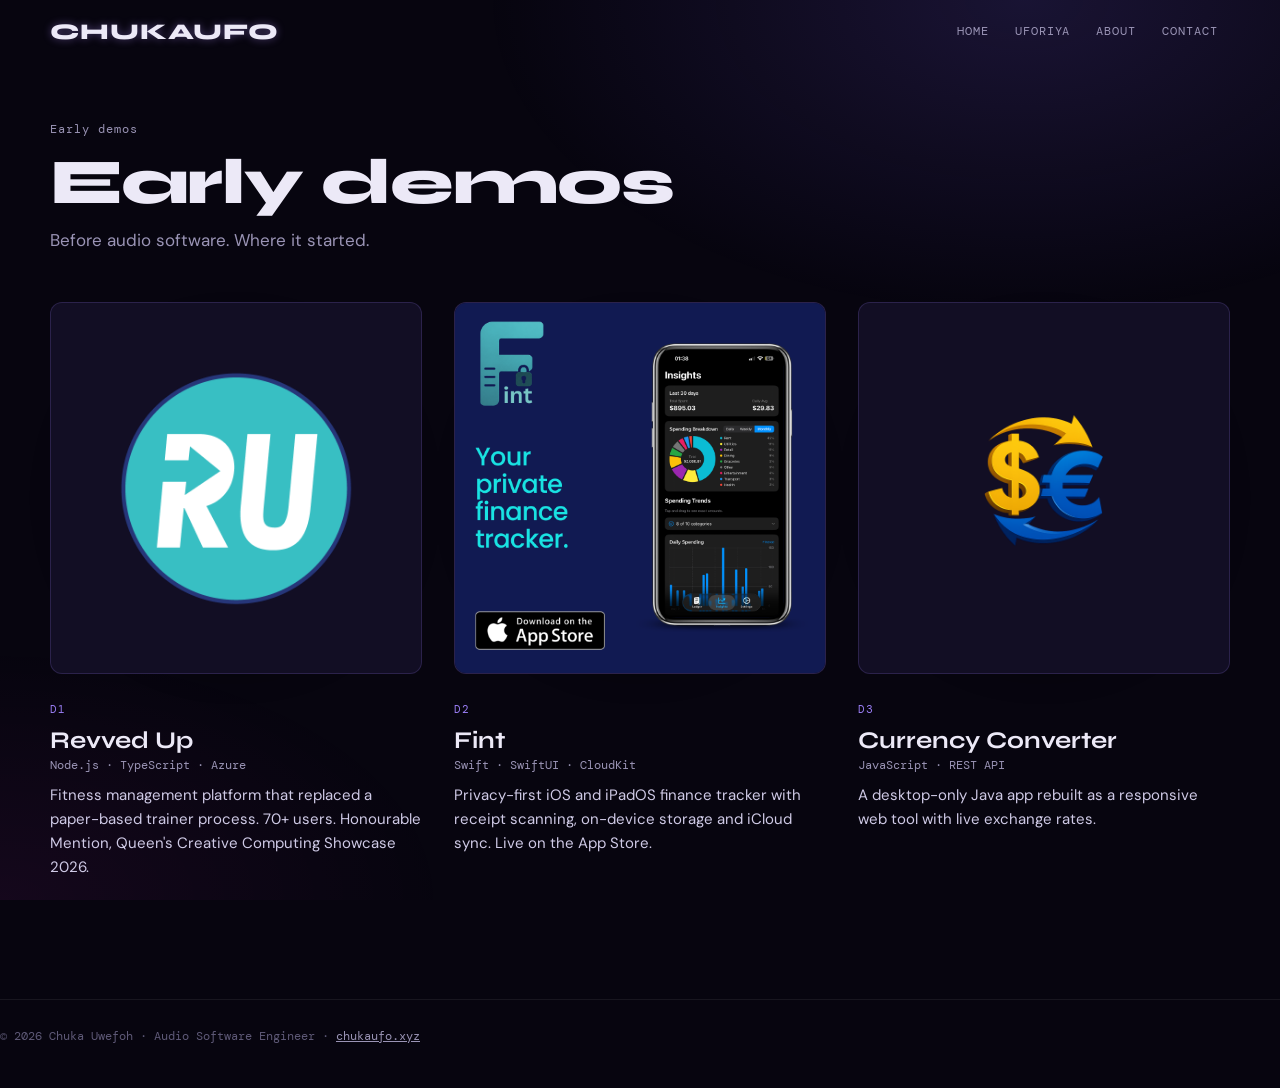
==== projects/index.html @ fc06add3 "about section, early demos moved to /projects" ====
<!DOCTYPE html>
<html lang="en">
<head>
  <meta charset="UTF-8" />
  <link rel="icon" href="../images/chukaufo.PNG" type="image/png" />
  <link rel="apple-touch-icon" href="../images/chukaufo.PNG" />
  <meta name="viewport" content="width=device-width, initial-scale=1.0" />
  <title>Early demos | Chuka Uwefoh</title>
  <meta name="description" content="Projects Chuka Uwefoh built before becoming an audio software engineer: Revved Up, Fint and a currency converter." />
  <link rel="canonical" href="https://chukaufo.xyz/projects/" />
  <meta name="theme-color" content="#07050f" />
  <link rel="preconnect" href="https://fonts.googleapis.com" />
  <link rel="preconnect" href="https://fonts.gstatic.com" crossorigin />
  <link href="https://fonts.googleapis.com/css2?family=Syne:wght@400;600;700;800&family=DM+Mono:wght@400;500&family=DM+Sans:opsz,wght@9..40,400;9..40,500;9..40,600&display=swap" rel="stylesheet" />
  <link rel="stylesheet" href="../css/glitch.css?v=6" />
  <link rel="stylesheet" href="../style.css?v=7" />
</head>
<body>

  <nav id="nav">
    <div class="nav-logo">
      <a href="../" aria-label="Back to home"><h1 class="glitch-logo" data-text="CHUKAUFO">CHUKAUFO</h1></a>
    </div>
    <div class="nav-links">
      <a href="../">Home</a>
      <a href="../#uforiya">Uforiya</a>
      <a href="../#about">About</a>
      <a href="../#contact">Contact</a>
    </div>
  </nav>

  <main>
    <section class="section" id="demos">
      <div class="wrap">
        <div class="section-head">
          <p class="sh-meta">Early demos</p>
          <h2>Early demos</h2>
          <p class="section-sub">Before audio software. Where it started.</p>
        </div>
        <div class="crate">
          <a class="record" href="https://revved-up.skhs.queensu.ca/" target="_blank" rel="noopener">
            <div class="sleeve-wrap">
              <div class="vinyl" aria-hidden="true"></div>
              <div class="sleeve sleeve--logo"><img src="../images/logos/RevvedUp-Badge.png" alt="Revved Up logo" loading="lazy" /></div>
            </div>
            <div class="record-info">
              <span class="r-side">D1</span>
              <h3>Revved Up</h3>
              <p class="r-stack">Node.js · TypeScript · Azure</p>
              <p>Fitness management platform that replaced a paper-based trainer process. 70+ users. Honourable Mention, Queen's Creative Computing Showcase 2026.</p>
            </div>
          </a>
          <a class="record" href="https://apps.apple.com/us/app/fint/id6775697441" target="_blank" rel="noopener">
            <div class="sleeve-wrap">
              <div class="vinyl" aria-hidden="true"></div>
              <div class="sleeve"><img src="../images/fint/fint%20promo.png" alt="Fint finance tracker promo" loading="lazy" /></div>
            </div>
            <div class="record-info">
              <span class="r-side">D2</span>
              <h3>Fint</h3>
              <p class="r-stack">Swift · SwiftUI · CloudKit</p>
              <p>Privacy-first iOS and iPadOS finance tracker with receipt scanning, on-device storage and iCloud sync. Live on the App Store.</p>
            </div>
          </a>
          <a class="record" href="https://uforyc.github.io/online-currency-converter/" target="_blank" rel="noopener">
            <div class="sleeve-wrap">
              <div class="vinyl" aria-hidden="true"></div>
              <div class="sleeve sleeve--logo"><img src="../images/logos/onlineconverterlogo.PNG" alt="Currency Converter logo" loading="lazy" /></div>
            </div>
            <div class="record-info">
              <span class="r-side">D3</span>
              <h3>Currency Converter</h3>
              <p class="r-stack">JavaScript · REST API</p>
              <p>A desktop-only Java app rebuilt as a responsive web tool with live exchange rates.</p>
            </div>
          </a>
        </div>
      </div>
    </section>
  </main>

  <footer>
    <span>© 2026 Chuka Uwefoh · Audio Software Engineer · <a href="../">chukaufo.xyz</a></span>
  </footer>

</body>
</html>
---- css/glitch.css ----
/* CHUKAUFO glitch wordmark, carried over unchanged from the old style.css */
.glitch-logo {
  margin: 0;
  font-family: 'Syne', sans-serif;
  font-weight: 800;
  font-size: 1.4rem;
  letter-spacing: 0.04em;
  color: var(--text);
  position: relative;
  display: inline-block;
  cursor: none;
  text-shadow: 0 0 8px rgba(176, 143, 255, 0.4);
}

.glitch-logo::before,
.glitch-logo::after {
  content: attr(data-text);
  position: absolute;
  left: 0;
  top: 0;
  width: 100%;
  height: 100%;
  background: var(--bg);
  opacity: 0;
}

.glitch-logo::before { color: var(--accent-bright); }
.glitch-logo::after { color: #ff3df0; }

.nav-logo:not(:hover) .glitch-logo::before { animation: glitchA 1.4s infinite steps(1,end); }
.nav-logo:not(:hover) .glitch-logo::after { animation: glitchB 1.7s infinite steps(1,end); }

.nav-logo:hover .glitch-logo::before { animation: glitchA 140ms infinite steps(1,end); }
.nav-logo:hover .glitch-logo::after { animation: glitchB 160ms infinite steps(1,end); }

.nav-logo:hover .glitch-logo {
  text-shadow: 0 0 10px rgba(176,143,255,0.8), 0 0 24px rgba(255,61,240,0.5);
}

@keyframes glitchA {
  0% { opacity:0; transform:translate(0,0); clip-path: inset(0 0 95% 0); }
  8% { opacity:0.85; transform:translate(-2px,-1px); clip-path: inset(10% 0 75% 0); }
  16% { opacity:0; }
  40% { opacity:0.7; transform:translate(2px,1px); clip-path: inset(55% 0 20% 0); }
  48% { opacity:0; }
  70% { opacity:0.6; transform:translate(-2px,0); clip-path: inset(30% 0 50% 0); }
  78% { opacity:0; }
  100% { opacity:0; }
}

@keyframes glitchB {
  0% { opacity:0; transform:translate(0,0); clip-path: inset(80% 0 0 0); }
  10% { opacity:0; }
  25% { opacity:0.8; transform:translate(2px,1px); clip-path: inset(5% 0 70% 0); }
  33% { opacity:0; }
  60% { opacity:0.7; transform:translate(-2px,-1px); clip-path: inset(60% 0 10% 0); }
  68% { opacity:0; }
  100% { opacity:0; }
}
---- style.css ----
/* chukaufo.xyz · Session 2026 */
:root {
  --bg: #07050f;
  --bg-2: #0d0a1b;
  --panel: rgba(18, 14, 36, 0.62);
  --line: rgba(155, 127, 247, 0.18);
  --line-2: rgba(255, 255, 255, 0.07);
  --text: #ece9f7;
  --soft: #cfcae6;
  --muted: #9a94b5;
  --dim: #5f5a78;
  --accent: #7b5ff5;
  --accent-bright: #9b7ff7;
  --pink: #ff3df0;
  --green: #4ef0a0;
  --amber: #ffb84e;
  --font-head: 'Syne', sans-serif;
  --font-body: 'DM Sans', sans-serif;
  --font-mono: 'DM Mono', monospace;
  --nav-h: 64px;
  --strip: 120px;
}

*, *::before, *::after { box-sizing: border-box; }
html { scroll-behavior: smooth; scroll-padding-top: calc(var(--nav-h) + 16px); -webkit-text-size-adjust: 100%; }
body {
  margin: 0; background: var(--bg); color: var(--text);
  font-family: var(--font-body); font-size: 17px; line-height: 1.6;
  -webkit-font-smoothing: antialiased; overflow-x: hidden;
}
body::before {
  content: ''; position: fixed; inset: 0; z-index: 0; pointer-events: none;
  background:
    radial-gradient(60% 50% at 80% 0%, rgba(123, 95, 245, 0.16), transparent 70%),
    radial-gradient(50% 40% at 0% 100%, rgba(255, 61, 240, 0.06), transparent 70%);
}
#stars { position: fixed; inset: 0; z-index: 0; pointer-events: none; }
main, footer { position: relative; z-index: 1; }
img { max-width: 100%; display: block; }
a { color: inherit; }
h2, h3 { margin: 0; }
::selection { background: var(--accent); color: #fff; }
:focus-visible { outline: 2px solid var(--accent-bright); outline-offset: 3px; border-radius: 6px; }
.skip { position: absolute; left: -999px; top: 0; }
.skip:focus { left: 16px; top: 16px; z-index: 100; background: var(--accent); color: #fff; padding: 8px 12px; border-radius: 8px; }

.wrap { width: min(1180px, calc(100% - 40px)); margin-inline: auto; }
.eyebrow, .sh-meta { font-family: var(--font-mono); font-size: 12px; letter-spacing: 0.08em; color: var(--accent-bright); margin: 0; }
.sh-meta { color: var(--muted); }
.sh-meta [data-time] { color: var(--accent-bright); }

/* reveal */
.js .reveal { opacity: 0; transform: translateY(24px); transition: opacity 0.8s ease, transform 0.8s cubic-bezier(0.2, 0.7, 0.2, 1); }
.js .reveal.in { opacity: 1; transform: none; }

/* buttons */
.btn {
  display: inline-flex; align-items: center; gap: 8px; padding: 12px 18px; border-radius: 10px;
  border: 1px solid var(--line); background: rgba(255, 255, 255, 0.03); color: var(--text);
  font: 600 14px/1.2 var(--font-body); text-decoration: none; cursor: pointer;
  transition: transform 0.2s, background 0.2s, border-color 0.2s;
}
.btn:hover { border-color: var(--accent-bright); transform: translateY(-1px); }
.btn-primary { background: var(--accent); border-color: var(--accent); color: #fff; }
.btn-primary:hover { background: var(--accent-bright); }
.btn:disabled { opacity: 0.4; cursor: not-allowed; transform: none; }

/* nav */
#nav {
  position: fixed; top: 0; left: 0; right: 0; z-index: 50; height: var(--nav-h);
  display: flex; align-items: center; justify-content: space-between; gap: 24px;
  padding: 0 max(20px, calc((100% - 1180px) / 2));
  border-bottom: 1px solid transparent; transition: background 0.3s, border-color 0.3s;
}
#nav.scrolled { background: rgba(7, 5, 15, 0.74); backdrop-filter: blur(14px); -webkit-backdrop-filter: blur(14px); border-color: var(--line-2); }
.nav-logo { cursor: pointer; }
.nav-logo .glitch-logo { margin: 0; }
.nav-links { display: flex; gap: 2px; }
.nav-links a {
  font-family: var(--font-mono); font-size: 12px; letter-spacing: 0.08em; text-transform: uppercase;
  text-decoration: none; color: var(--muted); padding: 8px 12px; border-radius: 999px; transition: color 0.2s, background 0.2s;
}
.nav-links a:hover { color: var(--text); }
.nav-links a.active { color: var(--text); background: rgba(123, 95, 245, 0.16); }
.transport { display: flex; align-items: center; gap: 10px; }
.t-btn {
  display: inline-flex; align-items: center; gap: 8px; cursor: pointer;
  background: rgba(255, 255, 255, 0.04); border: 1px solid var(--line); color: var(--text);
  font: 500 11px/1 var(--font-mono); letter-spacing: 0.08em; text-transform: uppercase;
  padding: 8px 12px; border-radius: 999px;
}
.t-btn:hover { border-color: var(--accent-bright); }
.t-icon { width: 0; height: 0; border-left: 8px solid var(--accent-bright); border-top: 5px solid transparent; border-bottom: 5px solid transparent; }
.sound-on .t-icon { width: 9px; height: 10px; border: 0; border-left: 3px solid var(--green); border-right: 3px solid var(--green); }
.timecode {
  font-family: var(--font-mono); font-size: 13px; color: var(--accent-bright); font-variant-numeric: tabular-nums;
  background: rgba(0, 0, 0, 0.35); border: 1px solid var(--line); padding: 6px 10px; border-radius: 8px; min-width: 98px; text-align: center;
}

/* sections */
.section { position: relative; z-index: 1; padding: 120px 0; transition: opacity 0.5s, filter 0.5s; }
.section-head { display: flex; flex-direction: column; gap: 12px; margin-bottom: 48px; }
.section h2 { font-family: var(--font-head); font-weight: 800; font-size: clamp(36px, 5vw, 64px); line-height: 1; letter-spacing: -0.02em; }
.section-sub { color: var(--muted); max-width: 56ch; margin: 0; }
.is-muted { opacity: 0.28; filter: grayscale(0.8); }
.is-muted:hover, .is-muted:focus-within { opacity: 1; filter: none; }
.is-muted::before {
  content: 'M · muted in this mix'; position: absolute; top: 48px; right: max(20px, calc((100% - 1180px) / 2));
  font: 500 11px var(--font-mono); letter-spacing: 0.08em; text-transform: uppercase; color: var(--amber);
  border: 1px solid rgba(255, 184, 78, 0.35); padding: 5px 9px; border-radius: 6px;
}

/* intro */
.intro { position: relative; z-index: 1; min-height: 100vh; display: flex; align-items: center; padding: calc(var(--nav-h) + 64px) 0 72px; }
.intro-grid { display: grid; grid-template-columns: 1.25fr 0.75fr; gap: 64px; align-items: center; }
.intro-name { font-family: var(--font-head); font-weight: 800; font-size: clamp(56px, 9vw, 128px); line-height: 0.9; letter-spacing: -0.04em; margin: 18px 0 22px; }
.intro-name .dot { color: var(--accent); }
.intro-role { font-family: var(--font-mono); font-size: 13px; letter-spacing: 0.06em; text-transform: uppercase; color: var(--accent-bright); margin: 0 0 18px; }
.intro-lede { font-size: clamp(17px, 1.4vw, 19px); color: var(--soft); max-width: 58ch; margin: 0; }
.intro-lede a { color: var(--text); text-decoration-color: var(--accent); text-underline-offset: 3px; }
.intro-cta { display: flex; flex-wrap: wrap; gap: 12px; margin-top: 30px; }

.cover { margin: 0; position: relative; }
.cover::before {
  content: ''; position: absolute; z-index: -1; top: 6%; right: -16%; width: 88%; aspect-ratio: 1; border-radius: 50%;
  background:
    radial-gradient(circle, var(--accent) 0 13%, #0a0814 13.5% 15%, transparent 15.5%),
    repeating-radial-gradient(circle, #15111f 0 2px, #0a0812 2px 4px);
  box-shadow: 0 20px 60px rgba(0, 0, 0, 0.6);
  animation: spin 9s linear infinite paused;
}
.sound-on .cover::before { animation-play-state: running; }
.cover-art {
  aspect-ratio: 1; border-radius: 16px; overflow: hidden; border: 1px solid var(--line);
  box-shadow: 0 30px 80px -20px rgba(123, 95, 245, 0.45);
  transform: perspective(900px) rotateY(var(--ry, 0deg)) rotateX(var(--rx, 0deg)); transition: transform 0.2s;
}
.cover-art img { width: 100%; height: 100%; object-fit: cover; }
.cover-meta { display: flex; justify-content: space-between; margin-top: 14px; font: 12px var(--font-mono); color: var(--muted); }
.cover-title { color: var(--text); font-family: var(--font-head); font-weight: 700; letter-spacing: 0.12em; }

.deck { margin-top: 72px; border: 1px solid var(--line); border-radius: 16px; background: var(--panel); backdrop-filter: blur(6px); -webkit-backdrop-filter: blur(6px); padding: 18px 20px 14px; }
.deck-head { display: flex; justify-content: space-between; gap: 12px; font: 12px var(--font-mono); color: var(--muted); margin-bottom: 34px; font-variant-numeric: tabular-nums; }
.wave-wrap { position: relative; height: 96px; cursor: pointer; }
#wave { width: 100%; height: 100%; display: block; }
.markers { position: absolute; left: 0; right: 0; top: -28px; height: 22px; pointer-events: none; }
.marker {
  position: absolute; top: 0; height: 22px; pointer-events: auto; cursor: pointer; white-space: nowrap;
  background: none; border: 0; border-left: 1px solid var(--accent-bright); padding: 0 0 0 6px;
  color: var(--muted); font: 10px/22px var(--font-mono); letter-spacing: 0.08em; text-transform: uppercase;
}
.marker.end { transform: translateX(-100%); border-left: 0; border-right: 1px solid var(--accent-bright); padding: 0 6px 0 0; }
.marker:hover { color: var(--text); }
.wave-tip {
  position: absolute; top: 100%; margin-top: 6px; transform: translateX(-50%); pointer-events: none;
  font: 11px var(--font-mono); color: var(--text); background: #151029; border: 1px solid var(--line);
  padding: 2px 6px; border-radius: 4px; opacity: 0; transition: opacity 0.15s;
}
.wave-wrap.hovering .wave-tip { opacity: 1; }
.deck-hint { margin: 12px 0 0; font: 11px var(--font-mono); color: var(--dim); }

/* mixer */
.mixer { display: grid; grid-template-columns: repeat(3, 1fr); gap: 14px; }
.channel {
  appearance: none; -webkit-appearance: none; font: inherit; color: var(--text); text-align: left; cursor: pointer;
  display: flex; flex-direction: column; gap: 10px; padding: 18px; border-radius: 14px; border: 1px solid var(--line);
  background: linear-gradient(180deg, rgba(255, 255, 255, 0.035), rgba(255, 255, 255, 0.01));
  transition: border-color 0.25s, background 0.25s, box-shadow 0.25s, opacity 0.25s;
}
.channel:hover { border-color: rgba(155, 127, 247, 0.5); }
.ch-top { display: flex; justify-content: space-between; align-items: center; }
.ch-num { font: 11px var(--font-mono); letter-spacing: 0.08em; color: var(--muted); }
.ch-solo {
  min-width: 26px; height: 26px; padding: 0 6px; display: inline-flex; align-items: center; justify-content: center;
  border-radius: 6px; border: 1px solid var(--line); font: 600 11px var(--font-mono); color: var(--muted);
}
.ch-strip { display: flex; justify-content: center; align-items: flex-end; gap: 22px; height: var(--strip); margin: 6px 0 4px; }
.ch-meter { display: flex; gap: 4px; height: 100%; align-items: flex-end; }
.ch-meter i {
  display: block; width: 6px; height: 100%; border-radius: 2px; transform-origin: bottom; transform: scaleY(0.08);
  background: linear-gradient(to top, var(--green) 0 60%, #ffd84e 60% 85%, var(--pink) 85%);
}
.ch-fader { position: relative; width: 4px; height: 100%; background: rgba(255, 255, 255, 0.08); border-radius: 2px; }
.ch-fader::after {
  content: ''; position: absolute; left: -11px; bottom: var(--lvl, 20%); width: 26px; height: 12px; border-radius: 3px;
  background: #d9d4ef; box-shadow: 0 2px 6px rgba(0, 0, 0, 0.5); transition: bottom 0.5s cubic-bezier(0.2, 0.7, 0.2, 1);
}
.ch-name { font: 700 20px/1.1 var(--font-head); }
.ch-desc { font-size: 13px; color: var(--muted); }
body[data-mix="all"] .channel { --lvl: 55%; }
body[data-mix="all"] .channel .ch-meter i { animation: meterLow 1.2s ease-in-out infinite alternate; }
body[data-mix="all"] .channel .ch-meter i:nth-child(2) { animation-delay: -0.6s; }
body .channel[aria-pressed="true"] { --lvl: 78%; border-color: var(--accent-bright); background: linear-gradient(180deg, rgba(123, 95, 245, 0.24), rgba(123, 95, 245, 0.04)); box-shadow: 0 20px 50px -20px rgba(123, 95, 245, 0.6); }
body .channel[aria-pressed="true"] .ch-meter i { animation: meter 0.42s ease-in-out infinite alternate; }
body .channel[aria-pressed="true"] .ch-meter i:nth-child(2) { animation-duration: 0.5s; animation-delay: -0.2s; }
body .channel[aria-pressed="true"] .ch-solo { background: #ffd84e; border-color: #ffd84e; color: #1a1300; }
body:not([data-mix="all"]) .channel[aria-pressed="false"] { opacity: 0.55; }
@keyframes meter { 0% { transform: scaleY(0.4); } 35% { transform: scaleY(0.85); } 65% { transform: scaleY(0.55); } 100% { transform: scaleY(0.95); } }
@keyframes meterLow { 0% { transform: scaleY(0.15); } 50% { transform: scaleY(0.4); } 100% { transform: scaleY(0.25); } }

.solo-panel {
  margin-top: 20px; border: 1px solid var(--line); border-radius: 16px; padding: 30px; background: var(--panel);
  display: grid; grid-template-columns: 1.1fr 0.9fr; gap: 36px; animation: panelIn 0.4s ease;
}
.solo-panel[hidden] { display: none; }
.solo-panel h3 { font: 800 28px/1.1 var(--font-head); margin: 10px 0 12px; }
.solo-panel p { color: var(--soft); margin: 0; }
.panel-actions { display: flex; flex-wrap: wrap; gap: 10px; margin-top: 22px; }
.panel-list { list-style: none; margin: 0; padding: 0; display: flex; flex-direction: column; gap: 14px; }
.panel-list li { padding-left: 16px; position: relative; color: var(--soft); font-size: 15px; }
.panel-list li::before { content: ''; position: absolute; left: 0; top: 9px; width: 6px; height: 6px; background: var(--accent-bright); border-radius: 1px; }
.panel-list b { display: block; font: 500 11px var(--font-mono); letter-spacing: 0.08em; text-transform: uppercase; color: var(--text); margin-bottom: 2px; }
.panel-list a { color: var(--accent-bright); }
@keyframes panelIn { from { opacity: 0; transform: translateY(10px); } to { opacity: 1; transform: none; } }

/* track */
.track-row {
  display: grid; grid-template-columns: auto auto 1fr auto auto; align-items: center; gap: 20px;
  padding: 20px 0; margin: 14px 0 48px; border-top: 1px solid var(--line-2); border-bottom: 1px solid var(--line-2);
}
.tr-num { font: 14px var(--font-mono); color: var(--accent-bright); }
.tr-art { width: 64px; height: 64px; border-radius: 12px; object-fit: contain; background: #120e24; border: 1px solid var(--line); padding: 6px; }
.track .tr-title h2 { font-size: clamp(32px, 4.4vw, 56px); }
.tr-title p { margin: 6px 0 0; color: var(--muted); }
.tr-tags { display: flex; flex-wrap: wrap; gap: 8px; }
.tag { font: 11px var(--font-mono); letter-spacing: 0.08em; text-transform: uppercase; padding: 6px 10px; border-radius: 999px; border: 1px solid var(--line); color: var(--muted); white-space: nowrap; }
.tag.live { color: var(--green); border-color: rgba(78, 240, 160, 0.35); }
.tag.live::before { content: ''; display: inline-block; width: 6px; height: 6px; border-radius: 50%; background: var(--green); margin-right: 7px; vertical-align: middle; animation: pulse 2s infinite; }
.tr-link { font: 12px var(--font-mono); color: var(--accent-bright); text-decoration: none; white-space: nowrap; }
.tr-link:hover { text-decoration: underline; }
.track-body { display: grid; grid-template-columns: 0.9fr 1.1fr; gap: 48px; align-items: start; }
.lead { font-size: clamp(19px, 1.7vw, 22px); line-height: 1.5; color: var(--text); margin: 0 0 18px; }
.track-text p:not(.lead) { color: var(--soft); margin: 0; }
.track-text p:not(.lead) + p { margin-top: 14px; }
.track-links { display: flex; flex-wrap: wrap; gap: 10px; margin-top: 26px; }

.shots { border: 1px solid var(--line); border-radius: 16px; background: var(--panel); overflow: hidden; }
.shot-tabs { display: flex; gap: 2px; padding: 8px; border-bottom: 1px solid var(--line-2); }
.shot-tab { background: none; border: 0; color: var(--muted); font: 12px var(--font-mono); letter-spacing: 0.06em; text-transform: uppercase; padding: 8px 12px; border-radius: 8px; cursor: pointer; }
.shot-tab[aria-selected="true"] { background: rgba(123, 95, 245, 0.18); color: var(--text); }
.shot { position: relative; margin: 0; }
.js .shot { display: none; }
.js .shot.active { display: block; animation: panelIn 0.35s ease; }
.pin { position: absolute; left: var(--x); top: var(--y); transform: translate(-50%, -50%); z-index: 2; background: none; border: 0; padding: 0; cursor: pointer; font: inherit; color: inherit; }
.pin-dot {
  width: 26px; height: 26px; border-radius: 50%; background: var(--accent); border: 2px solid #fff;
  display: grid; place-items: center; font: 600 11px var(--font-mono); color: #fff; animation: ping 2.4s infinite;
}
.pin-note {
  position: absolute; left: 50%; bottom: calc(100% + 10px); transform: translate(-50%, 4px); width: max-content; max-width: 240px;
  background: #151029; border: 1px solid var(--line); border-radius: 10px; padding: 10px 12px; text-align: left;
  font-size: 13px; line-height: 1.4; opacity: 0; pointer-events: none; transition: opacity 0.2s, transform 0.2s;
}
.pin-note b { display: block; font: 500 11px var(--font-mono); color: var(--accent-bright); margin-bottom: 4px; }
.pin:hover .pin-note, .pin:focus-visible .pin-note { opacity: 1; transform: translate(-50%, 0); }
@keyframes ping { 0% { box-shadow: 0 0 0 0 rgba(123, 95, 245, 0.6); } 70% { box-shadow: 0 0 0 12px rgba(123, 95, 245, 0); } 100% { box-shadow: 0 0 0 0 rgba(123, 95, 245, 0); } }
@keyframes pulse { 50% { opacity: 0.35; } }

.versions { margin-top: 72px; }
.versions-head { display: flex; justify-content: space-between; align-items: baseline; gap: 12px; margin-bottom: 14px; }
.versions-head h3 { font: 700 22px var(--font-head); }
.versions-head span { font: 12px var(--font-mono); color: var(--muted); }
.version { border-top: 1px solid var(--line-2); }
.version:last-child { border-bottom: 1px solid var(--line-2); }
.version summary { list-style: none; display: grid; grid-template-columns: 56px 1fr auto 20px; gap: 16px; align-items: center; padding: 18px 4px; cursor: pointer; }
.version summary::-webkit-details-marker { display: none; }
.v-num { font: 14px var(--font-mono); color: var(--accent-bright); }
.v-name { font: 700 20px var(--font-head); transition: color 0.2s; }
.version summary:hover .v-name { color: var(--accent-bright); }
.v-tag { font: 11px var(--font-mono); letter-spacing: 0.08em; text-transform: uppercase; color: var(--muted); }
.version.current .v-tag { color: var(--green); }
.v-chev { position: relative; width: 14px; height: 14px; }
.v-chev::before, .v-chev::after { content: ''; position: absolute; left: 0; top: 6px; width: 14px; height: 2px; background: var(--muted); transition: transform 0.25s; }
.v-chev::after { transform: rotate(90deg); }
.version[open] .v-chev::after { transform: rotate(0deg); }
.v-notes { padding: 0 4px 22px 76px; max-width: 76ch; }
.v-notes p { margin: 0; color: var(--soft); }

/* sample organizer */
.so-lead { max-width: 70ch; }
.stats { display: grid; grid-template-columns: repeat(4, 1fr); gap: 1px; background: var(--line-2); border: 1px solid var(--line-2); border-radius: 16px; overflow: hidden; margin: 40px 0 48px; }
.stat { background: var(--bg-2); padding: 24px; display: flex; flex-direction: column; gap: 8px; }
.stat-num { font: 800 clamp(28px, 3.4vw, 44px)/1 var(--font-head); letter-spacing: -0.02em; font-variant-numeric: tabular-nums; }
.stat-label { font: 11px var(--font-mono); letter-spacing: 0.06em; text-transform: uppercase; color: var(--muted); }
.so-wrap { display: grid; grid-template-columns: 1.15fr 0.85fr; gap: 44px; align-items: start; }
.so-demo { border: 1px solid var(--line); border-radius: 16px; background: #0c0919; overflow: hidden; font-family: var(--font-mono); }
.so-bar { display: flex; align-items: center; gap: 12px; padding: 12px 16px; border-bottom: 1px solid var(--line-2); font-size: 11px; color: var(--dim); }
.so-dots i { display: inline-block; width: 10px; height: 10px; border-radius: 50%; background: #2a2442; margin-right: 6px; }
.so-top { display: flex; justify-content: space-between; align-items: flex-end; gap: 16px; flex-wrap: wrap; padding: 18px 16px; }
.so-label { display: block; font-size: 11px; letter-spacing: 0.08em; text-transform: uppercase; color: var(--muted); }
.so-big { display: block; font: 800 32px/1.1 var(--font-head); color: var(--green); font-variant-numeric: tabular-nums; }
.so-actions { display: flex; flex-wrap: wrap; gap: 8px; }
.so-actions .btn { font: 500 12px var(--font-mono); padding: 9px 12px; }
.so-list { list-style: none; margin: 0; padding: 0 8px 8px; max-height: 440px; overflow: auto; }
.so-group { font-size: 10px; letter-spacing: 0.1em; text-transform: uppercase; color: var(--accent-bright); padding: 14px 8px 6px; }
.so-row { display: grid; grid-template-columns: 1fr auto 104px; gap: 12px; align-items: center; padding: 9px 8px; border-radius: 8px; font-size: 12px; transition: background 0.25s, opacity 0.4s; animation: panelIn 0.3s ease; }
.so-file { min-width: 0; overflow: hidden; text-overflow: ellipsis; white-space: nowrap; }
.so-kit { color: var(--dim); }
.so-size { color: var(--muted); font-variant-numeric: tabular-nums; }
.so-state { justify-self: end; font-size: 10px; letter-spacing: 0.08em; text-transform: uppercase; padding: 4px 8px; border-radius: 6px; color: var(--dim); }
.so-row[data-state="hashing"] { background: rgba(123, 95, 245, 0.14); }
.so-row[data-state="hashing"] .so-state { color: var(--accent-bright); }
.so-row[data-state="keep"] .so-state { color: var(--green); background: rgba(78, 240, 160, 0.1); }
.so-row[data-state="copy"] .so-state { color: var(--amber); background: rgba(255, 184, 78, 0.1); }
.so-row[data-state="unique"] .so-state { color: var(--muted); }
.so-row[data-state="quarantined"] { opacity: 0.4; }
.so-row[data-state="quarantined"] .so-name { text-decoration: line-through; }
.so-row[data-state="quarantined"] .so-state { color: var(--pink); }
.so-foot { margin: 0; padding: 12px 16px; border-top: 1px solid var(--line-2); font-size: 11px; line-height: 1.5; color: var(--muted); }
.so-side h3 { font: 700 22px var(--font-head); margin: 0 0 10px; }
.so-side h3:not(:first-child) { margin-top: 34px; }
.so-side p { color: var(--soft); margin: 0; }
.check-list { list-style: none; padding: 0; margin: 16px 0 0; display: flex; flex-direction: column; gap: 10px; }
.check-list li { position: relative; padding-left: 26px; color: var(--soft); font-size: 15px; }
.check-list li::before { content: ''; position: absolute; left: 2px; top: 5px; width: 10px; height: 5px; border-left: 2px solid var(--green); border-bottom: 2px solid var(--green); transform: rotate(-45deg); }

/* b-sides */
.crate { display: grid; grid-template-columns: repeat(3, 1fr); gap: 32px; }
.record { display: block; text-decoration: none; color: inherit; }
.sleeve-wrap { position: relative; }
.sleeve { position: relative; z-index: 2; aspect-ratio: 1; border-radius: 12px; overflow: hidden; border: 1px solid var(--line); background: #120e24; transition: transform 0.5s cubic-bezier(0.2, 0.7, 0.2, 1); }
.sleeve img { width: 100%; height: 100%; object-fit: cover; object-position: top; }
.sleeve--logo { background: var(--sleeve-bg, #120e24); display: grid; place-items: center; }
.sleeve--logo img { object-fit: contain; object-position: center; padding: 18%; box-sizing: border-box; }
.vinyl {
  position: absolute; z-index: 1; top: 4%; left: 4%; width: 92%; aspect-ratio: 1; border-radius: 50%;
  background:
    radial-gradient(circle, var(--accent) 0 14%, #0a0814 14.5% 16%, transparent 16.5%),
    repeating-radial-gradient(circle, #15111f 0 2px, #0a0812 2px 4px);
  box-shadow: 0 10px 30px rgba(0, 0, 0, 0.5); transition: transform 0.6s cubic-bezier(0.2, 0.7, 0.2, 1);
}
.record:hover .vinyl, .record:focus-visible .vinyl { transform: translateX(34%) rotate(140deg); }
.record:hover .sleeve, .record:focus-visible .sleeve { transform: translateX(-5%) rotate(-2deg); }
.record-info { margin-top: 20px; }
.r-side { font: 11px var(--font-mono); color: var(--accent-bright); letter-spacing: 0.08em; }
.record-info h3 { font: 700 24px var(--font-head); margin: 4px 0 2px; }
.r-stack { font: 12px var(--font-mono); color: var(--muted); margin: 0 0 10px; }
.record-info p:last-child { font-size: 15px; color: var(--soft); margin: 0; }


/* contact */
.contact { padding: 160px 0 110px; }
.contact-big { font-family: var(--font-head); font-weight: 800; font-size: clamp(64px, 12vw, 180px) !important; line-height: 0.88 !important; letter-spacing: -0.05em !important; margin: 18px 0 0; }
.contact-big span { color: transparent; -webkit-text-stroke: 1.5px var(--accent-bright); }
.contact-sub { color: var(--soft); font-size: 19px; max-width: 48ch; margin: 28px 0 0; }
.contact-email { display: inline-block; margin-top: 26px; font: 700 clamp(22px, 3vw, 36px) var(--font-head); color: var(--text); text-decoration: none; border-bottom: 2px solid var(--accent); padding-bottom: 4px; transition: color 0.2s; }
.contact-email:hover { color: var(--accent-bright); }
.contact-links { display: flex; flex-wrap: wrap; gap: 10px; margin-top: 40px; }
.contact-links a { font: 12px var(--font-mono); letter-spacing: 0.08em; text-transform: uppercase; text-decoration: none; color: var(--muted); border: 1px solid var(--line); padding: 9px 14px; border-radius: 999px; transition: color 0.2s, border-color 0.2s; }
.contact-links a:hover { color: var(--text); border-color: var(--accent-bright); }

footer { border-top: 1px solid var(--line-2); padding: 28px 0 44px; font: 12px var(--font-mono); color: var(--dim); }
footer .wrap { display: flex; justify-content: space-between; flex-wrap: wrap; gap: 12px; }
footer a { color: var(--muted); }

/* synth */
.synth-hint {
  position: fixed; left: 50%; bottom: max(20px, env(safe-area-inset-bottom)); z-index: 60;
  transform: translate(-50%, 24px); opacity: 0; pointer-events: none;
  display: flex; align-items: center; gap: 12px; padding: 10px 14px; border-radius: 12px;
  background: rgba(14, 11, 28, 0.94); border: 1px solid var(--line); backdrop-filter: blur(10px); -webkit-backdrop-filter: blur(10px);
  font: 11px var(--font-mono); color: var(--muted); letter-spacing: 0.06em; text-transform: uppercase;
  transition: opacity 0.3s, transform 0.3s;
}
.synth-hint.show { opacity: 1; transform: translate(-50%, 0); pointer-events: auto; }
.synth-label { color: var(--green); }
.keys { display: flex; gap: 3px; }
.keys button {
  width: 26px; height: 38px; border: 0; border-radius: 4px; background: #e9e5f7; color: #1b1630; cursor: pointer;
  font: 600 10px var(--font-mono); display: flex; align-items: flex-end; justify-content: center; padding-bottom: 4px;
  touch-action: none; user-select: none; -webkit-user-select: none; transition: background 0.08s;
}
.keys button.hit { background: var(--accent-bright); color: #fff; }

@keyframes spin { to { transform: rotate(360deg); } }

/* responsive */
@media (max-width: 980px) {
  .nav-links { display: none; }
  .intro-grid { grid-template-columns: 1fr; gap: 48px; }
  .cover { max-width: 340px; }
  .mixer { grid-template-columns: repeat(2, 1fr); }
  .channel-master { grid-column: 1 / -1; }
  .solo-panel, .track-body, .so-wrap { grid-template-columns: 1fr; }
  .crate { grid-template-columns: repeat(2, 1fr); }
  .stats { grid-template-columns: repeat(2, 1fr); }
  .track-row { grid-template-columns: auto auto 1fr; }
  .tr-tags, .tr-link { grid-column: 1 / -1; }
}
@media (max-width: 600px) {
  :root { --nav-h: 58px; --strip: 72px; }
  body { font-size: 16px; }
  .glitch-logo { font-size: 1.2rem; }
  .section { padding: 84px 0; }
  .t-label, .synth-tip { display: none; }
  .timecode { min-width: 0; font-size: 12px; }
  .crate { grid-template-columns: 1fr; }
  .m-label { display: none; }
  .marker { width: 8px; }
  .version summary { grid-template-columns: 36px 1fr 20px; }
  .v-tag { display: none; }
  .v-notes { padding-left: 40px; }
  .so-row { grid-template-columns: 1fr 86px; }
  .so-size { display: none; }
  .solo-panel { padding: 22px; }
  .is-muted::before { top: 24px; }
  .keys button { width: 30px; height: 42px; }
}

@media (prefers-reduced-motion: reduce) {
  html { scroll-behavior: auto; }
  *, *::before, *::after { animation-duration: 0.001ms !important; animation-iteration-count: 1 !important; transition-duration: 0.001ms !important; }
}

/* about */
.about-copy { max-width: 64ch; }
.about-copy p:not(.lead) { color: var(--soft); margin: 0 0 28px; }
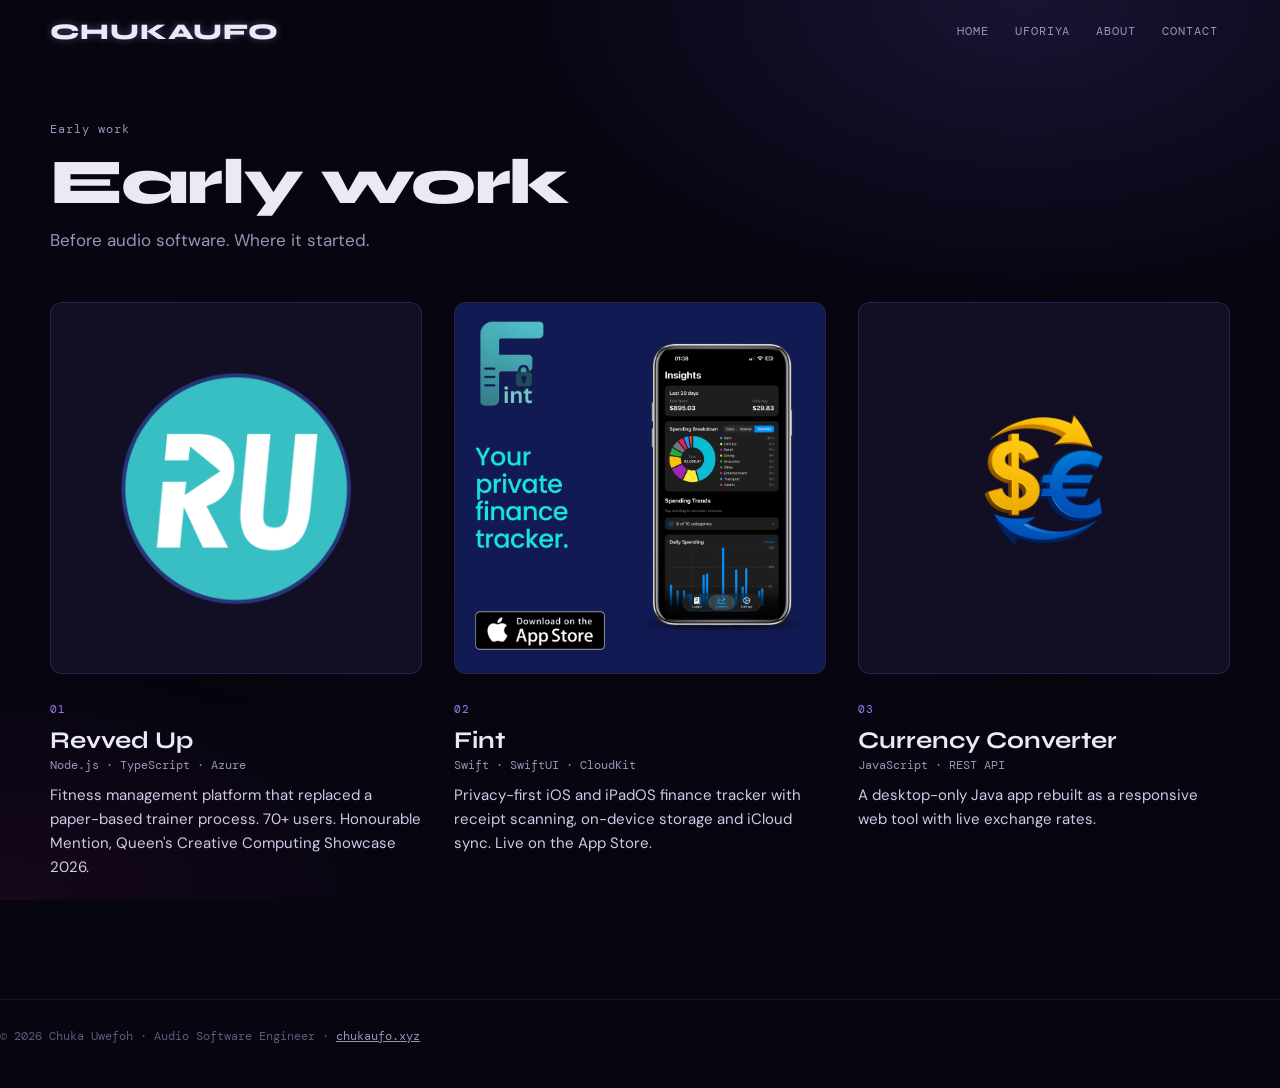
==== commit b036284b: "about section, early work moved to /projects, hero trim" ====
--- a/projects/index.html
+++ b/projects/index.html
@@ -5,7 +5,7 @@
   <link rel="icon" href="../images/chukaufo.PNG" type="image/png" />
   <link rel="apple-touch-icon" href="../images/chukaufo.PNG" />
   <meta name="viewport" content="width=device-width, initial-scale=1.0" />
-  <title>Early demos | Chuka Uwefoh</title>
+  <title>Early work | Chuka Uwefoh</title>
   <meta name="description" content="Projects Chuka Uwefoh built before becoming an audio software engineer: Revved Up, Fint and a currency converter." />
   <link rel="canonical" href="https://chukaufo.xyz/projects/" />
   <meta name="theme-color" content="#07050f" />
@@ -33,8 +33,8 @@
     <section class="section" id="demos">
       <div class="wrap">
         <div class="section-head">
-          <p class="sh-meta">Early demos</p>
-          <h2>Early demos</h2>
+          <p class="sh-meta">Early work</p>
+          <h2>Early work</h2>
           <p class="section-sub">Before audio software. Where it started.</p>
         </div>
         <div class="crate">
@@ -44,7 +44,7 @@
               <div class="sleeve sleeve--logo"><img src="../images/logos/RevvedUp-Badge.png" alt="Revved Up logo" loading="lazy" /></div>
             </div>
             <div class="record-info">
-              <span class="r-side">D1</span>
+              <span class="r-side">01</span>
               <h3>Revved Up</h3>
               <p class="r-stack">Node.js · TypeScript · Azure</p>
               <p>Fitness management platform that replaced a paper-based trainer process. 70+ users. Honourable Mention, Queen's Creative Computing Showcase 2026.</p>
@@ -56,7 +56,7 @@
               <div class="sleeve"><img src="../images/fint/fint%20promo.png" alt="Fint finance tracker promo" loading="lazy" /></div>
             </div>
             <div class="record-info">
-              <span class="r-side">D2</span>
+              <span class="r-side">02</span>
               <h3>Fint</h3>
               <p class="r-stack">Swift · SwiftUI · CloudKit</p>
               <p>Privacy-first iOS and iPadOS finance tracker with receipt scanning, on-device storage and iCloud sync. Live on the App Store.</p>
@@ -68,7 +68,7 @@
               <div class="sleeve sleeve--logo"><img src="../images/logos/onlineconverterlogo.PNG" alt="Currency Converter logo" loading="lazy" /></div>
             </div>
             <div class="record-info">
-              <span class="r-side">D3</span>
+              <span class="r-side">03</span>
               <h3>Currency Converter</h3>
               <p class="r-stack">JavaScript · REST API</p>
               <p>A desktop-only Java app rebuilt as a responsive web tool with live exchange rates.</p>
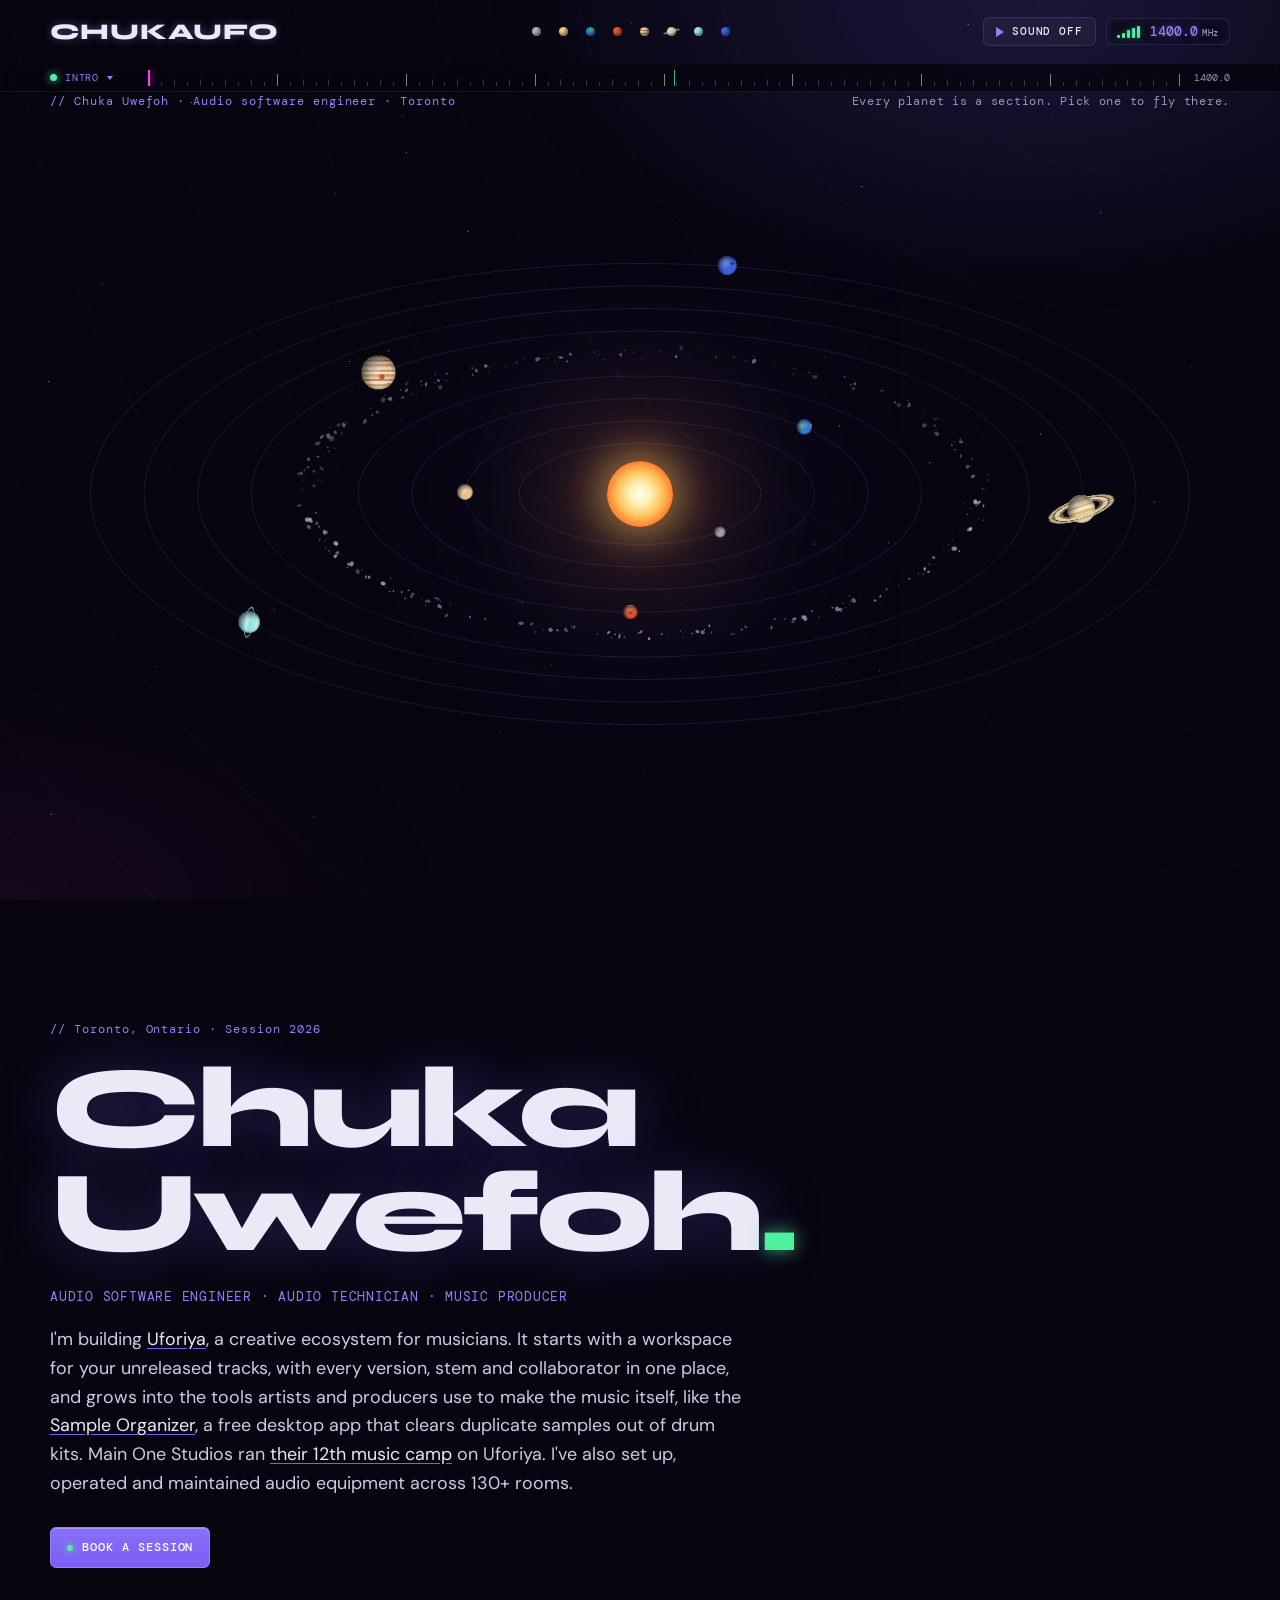
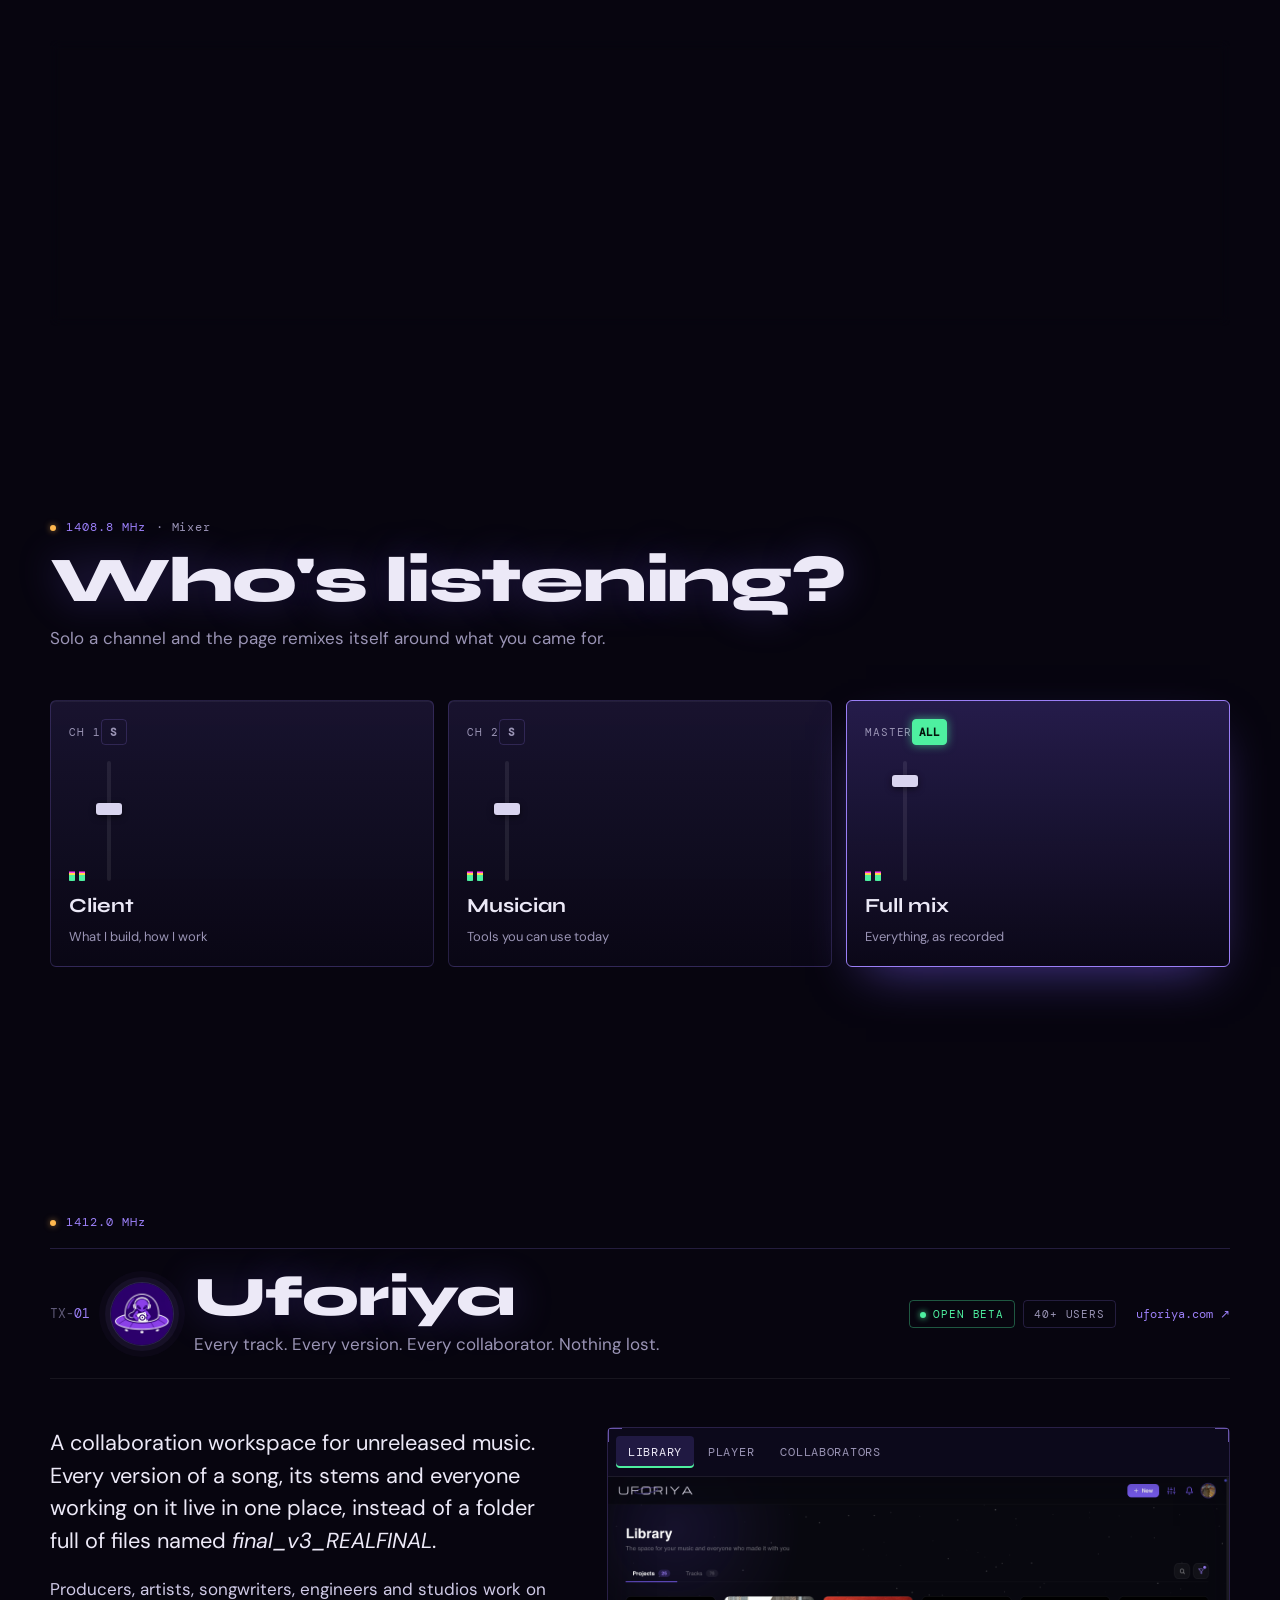
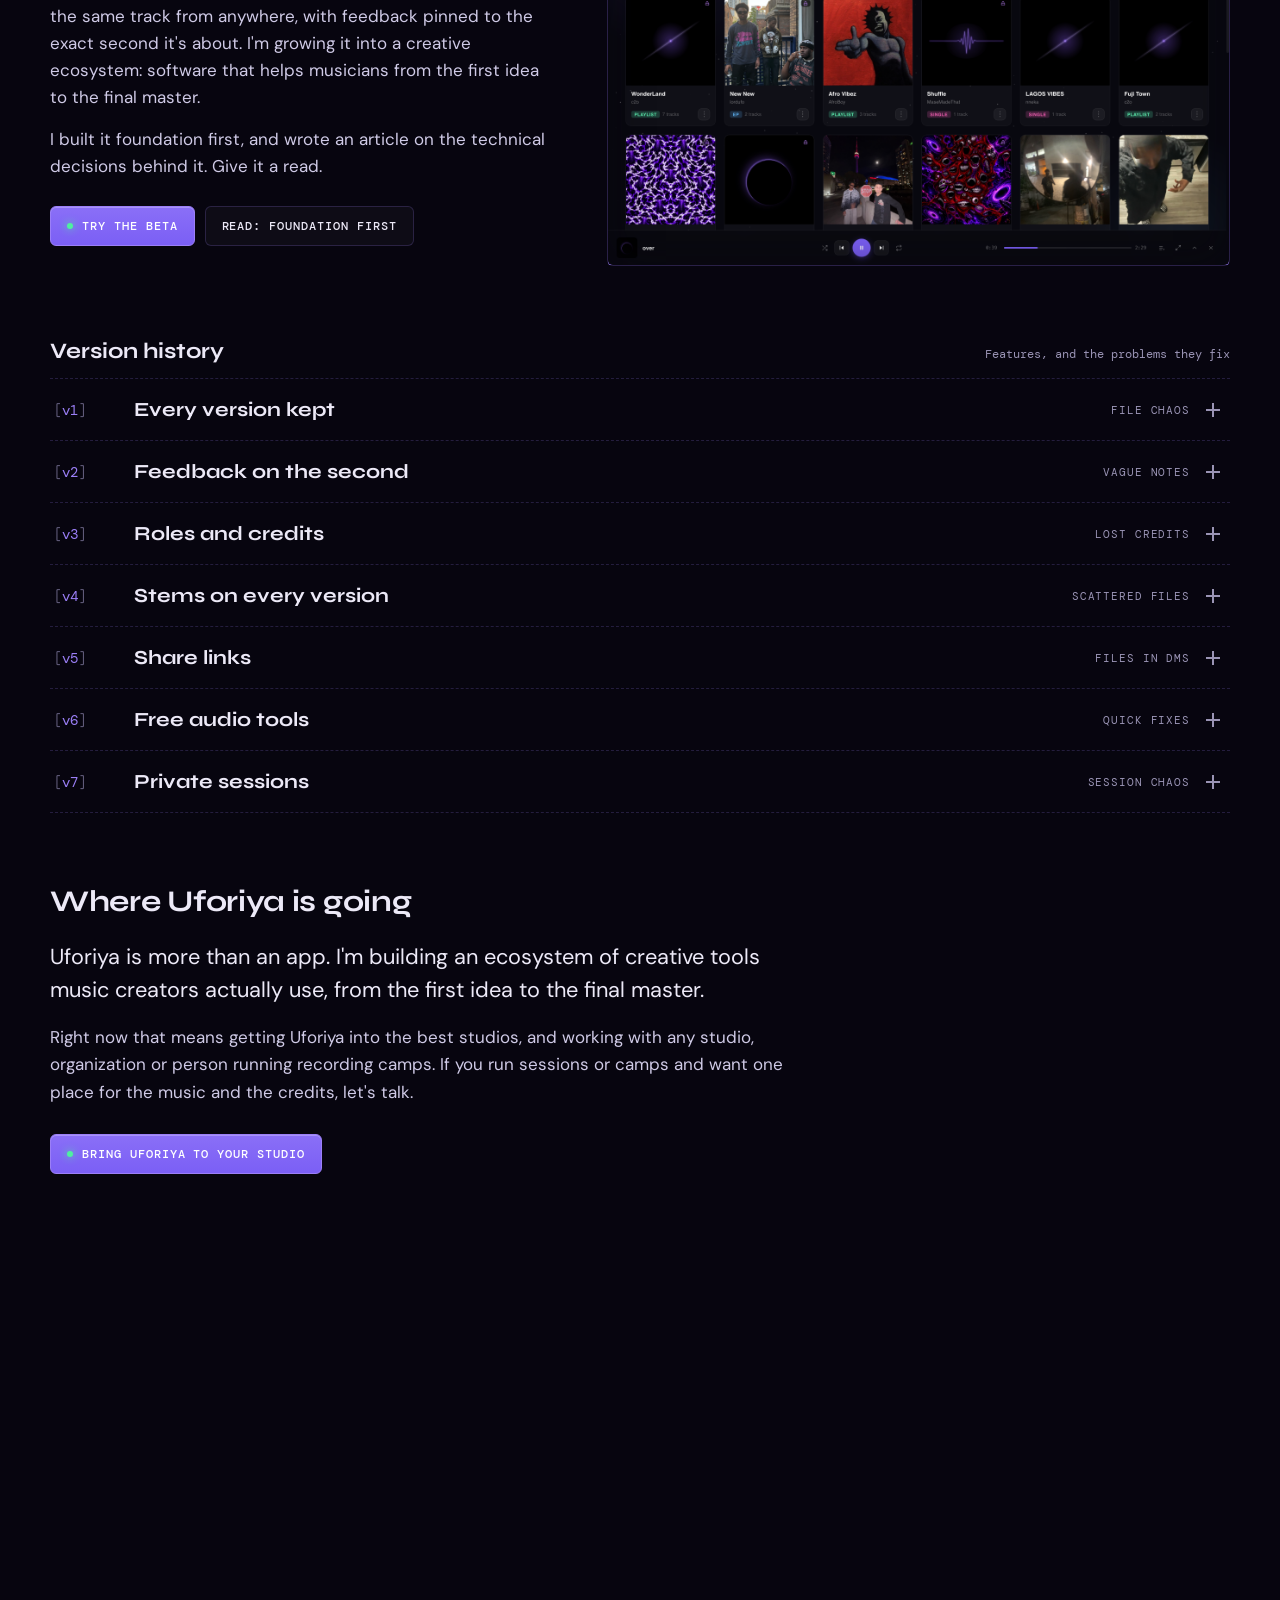
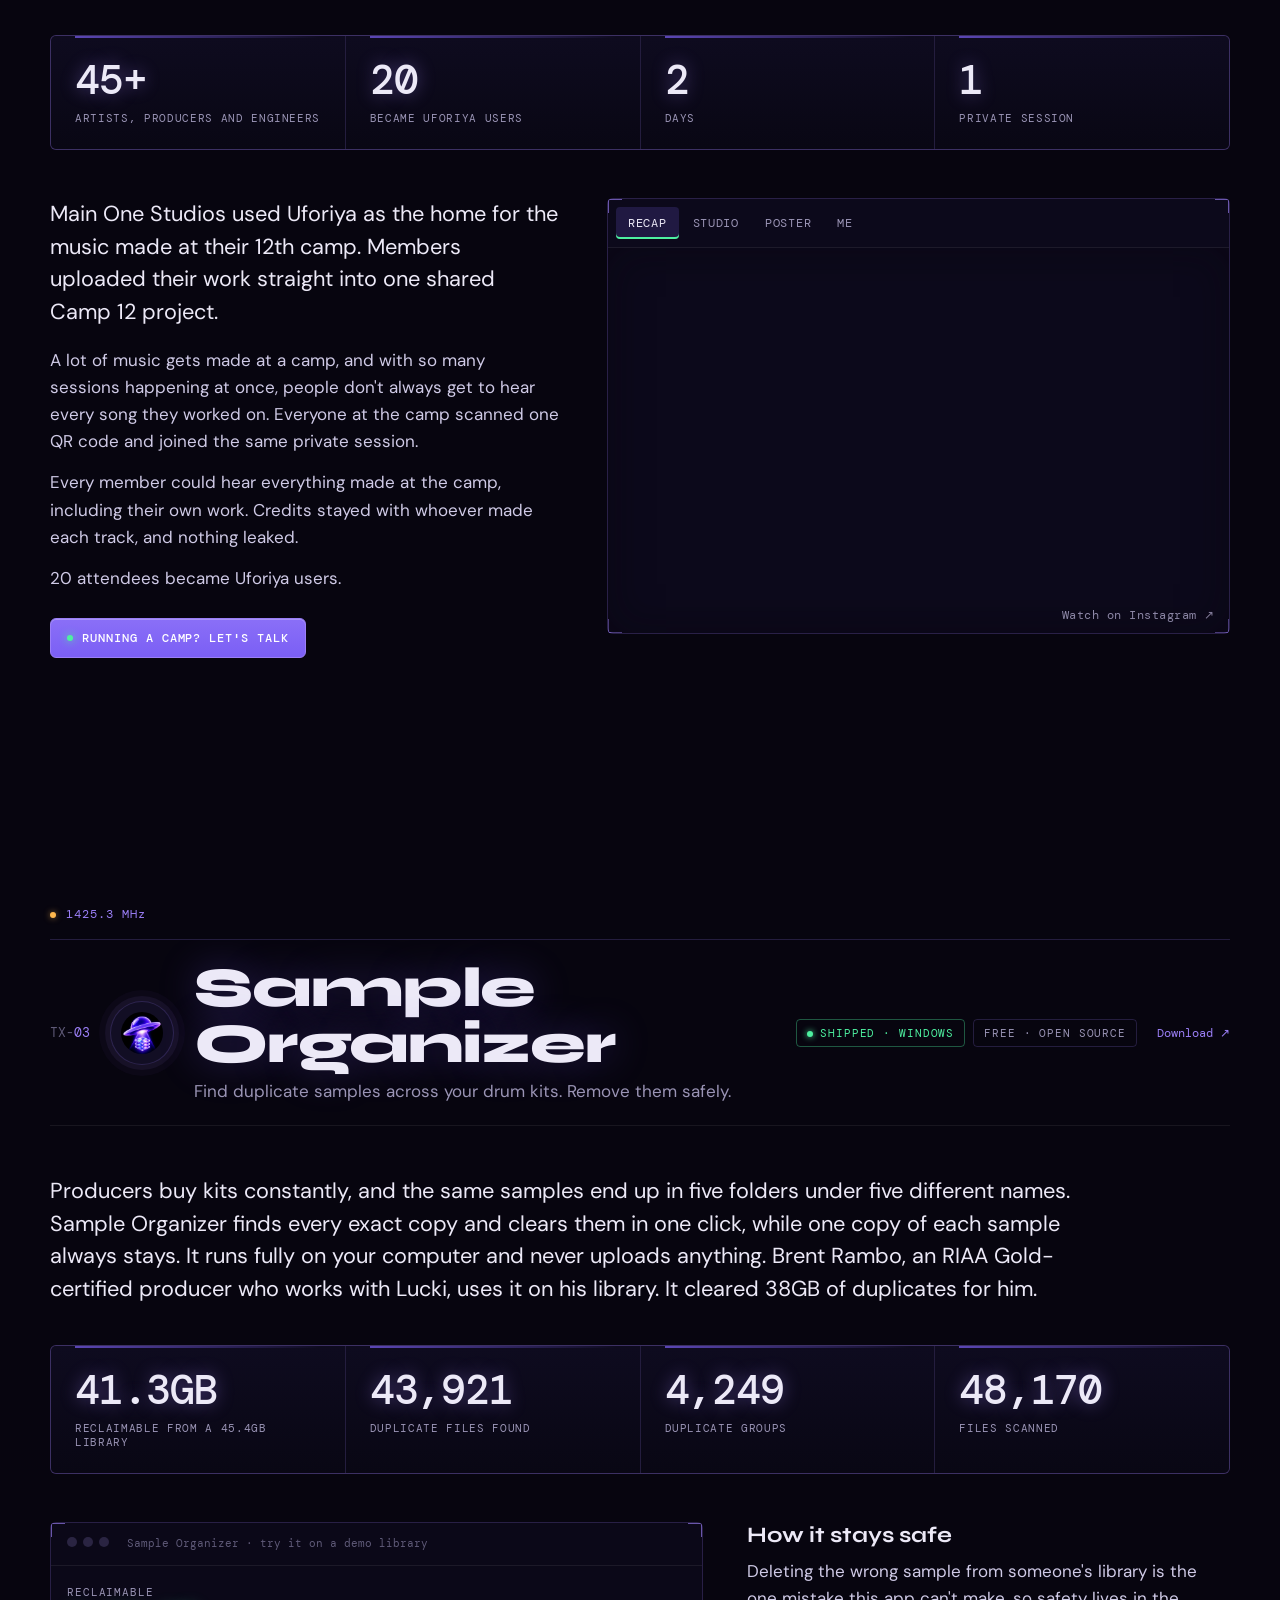
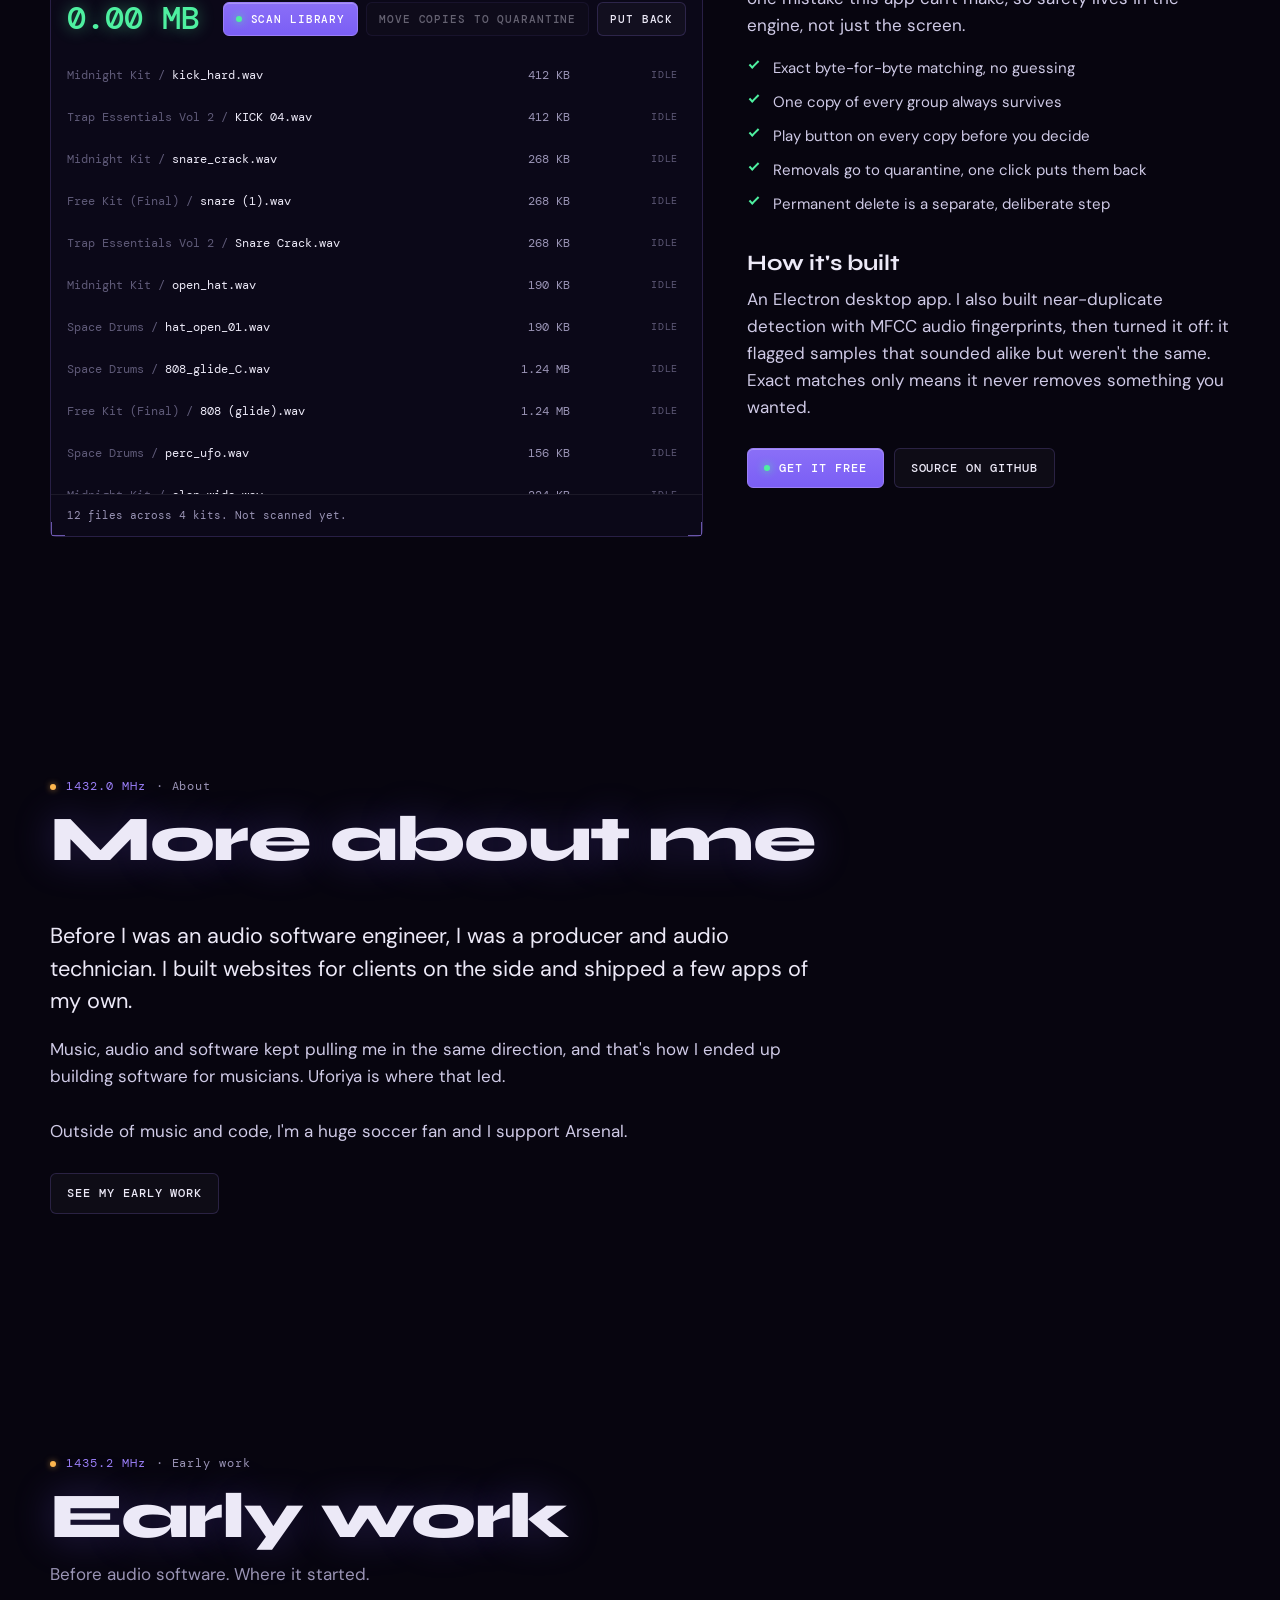
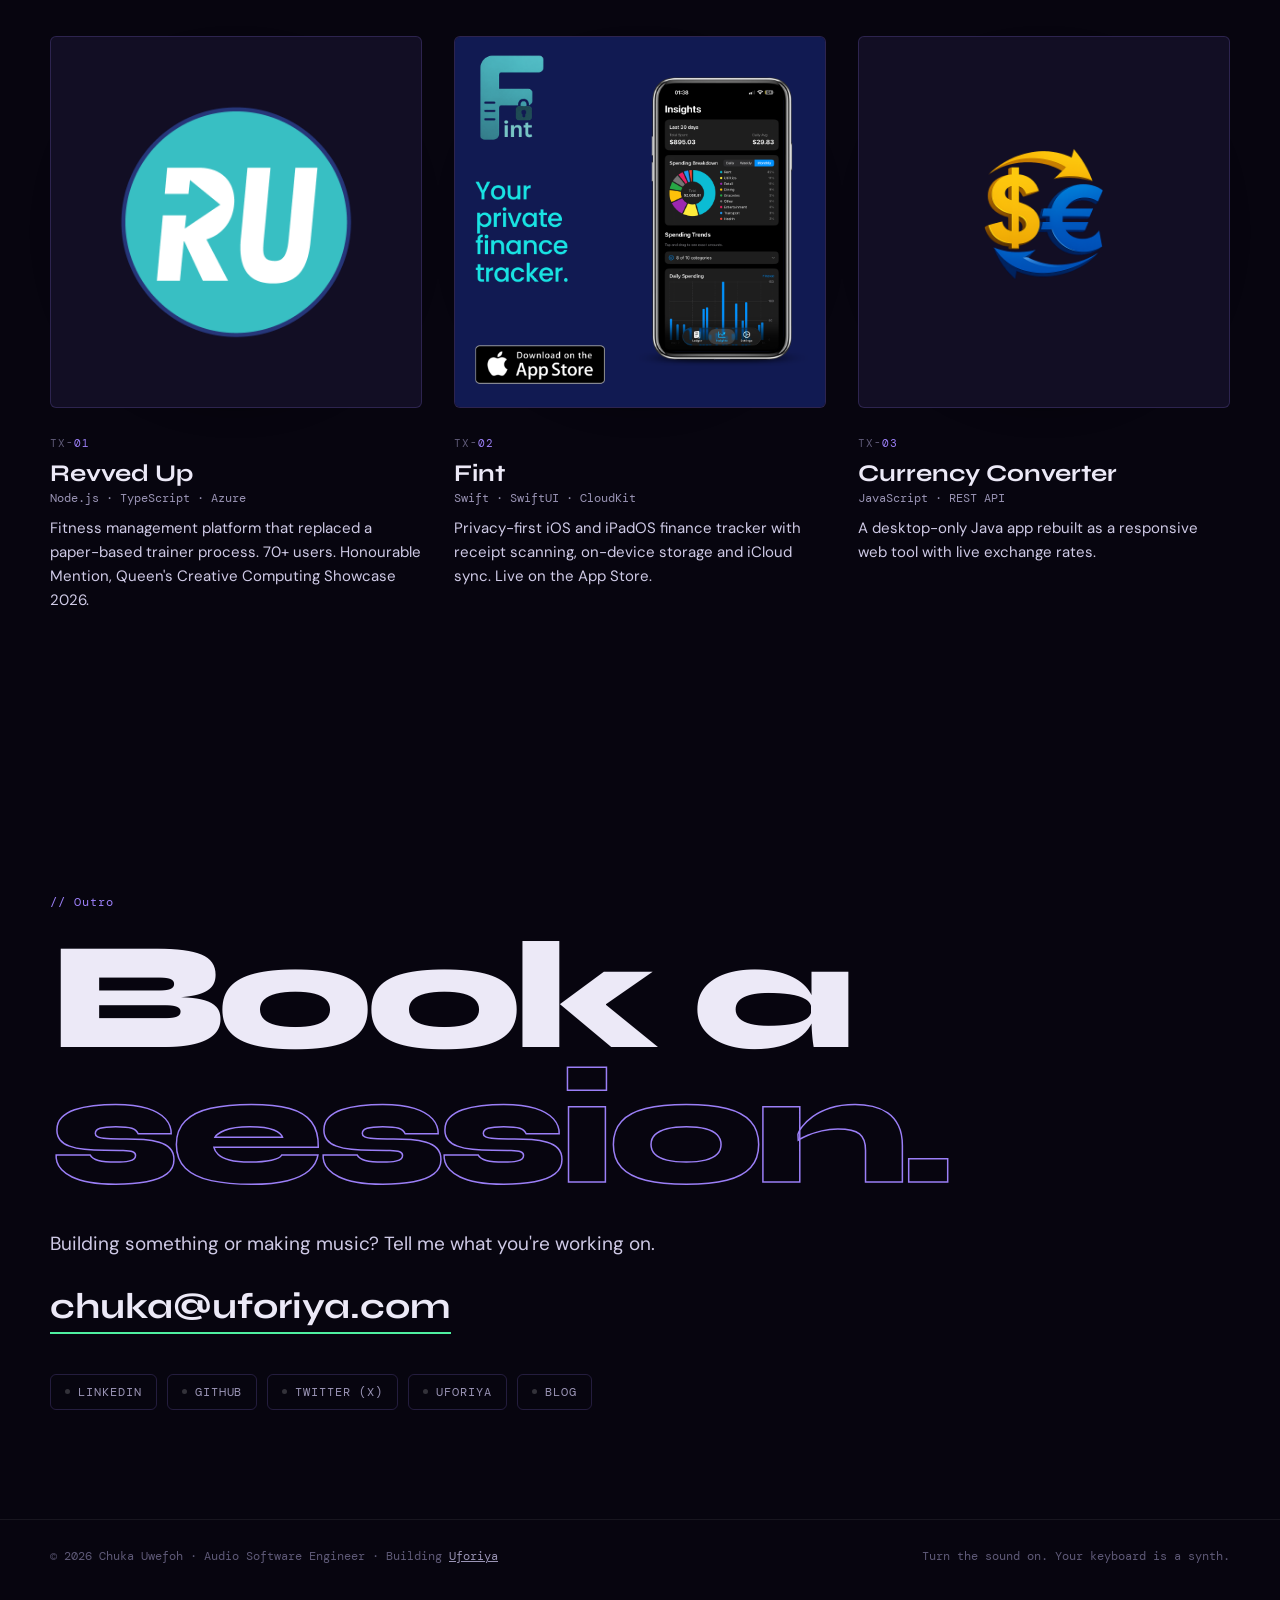
==== commit 3e180714: "solar system hero: 8 planets as sections, asteroid belt, early work on home page" ====
--- a/projects/index.html
+++ b/projects/index.html
@@ -2,86 +2,13 @@
 <html lang="en">
 <head>
   <meta charset="UTF-8" />
-  <link rel="icon" href="../images/chukaufo.PNG" type="image/png" />
-  <link rel="apple-touch-icon" href="../images/chukaufo.PNG" />
-  <meta name="viewport" content="width=device-width, initial-scale=1.0" />
   <title>Early work | Chuka Uwefoh</title>
-  <meta name="description" content="Projects Chuka Uwefoh built before becoming an audio software engineer: Revved Up, Fint and a currency converter." />
-  <link rel="canonical" href="https://chukaufo.xyz/projects/" />
-  <meta name="theme-color" content="#07050f" />
-  <link rel="preconnect" href="https://fonts.googleapis.com" />
-  <link rel="preconnect" href="https://fonts.gstatic.com" crossorigin />
-  <link href="https://fonts.googleapis.com/css2?family=Syne:wght@400;600;700;800&family=DM+Mono:wght@400;500&family=DM+Sans:opsz,wght@9..40,400;9..40,500;9..40,600&display=swap" rel="stylesheet" />
-  <link rel="stylesheet" href="../css/glitch.css?v=6" />
-  <link rel="stylesheet" href="../style.css?v=7" />
+  <meta name="robots" content="noindex" />
+  <link rel="canonical" href="https://chukaufo.xyz/#projects" />
+  <meta http-equiv="refresh" content="0; url=../#projects" />
+  <script>location.replace('../#projects');</script>
 </head>
 <body>
-
-  <nav id="nav">
-    <div class="nav-logo">
-      <a href="../" aria-label="Back to home"><h1 class="glitch-logo" data-text="CHUKAUFO">CHUKAUFO</h1></a>
-    </div>
-    <div class="nav-links">
-      <a href="../">Home</a>
-      <a href="../#uforiya">Uforiya</a>
-      <a href="../#about">About</a>
-      <a href="../#contact">Contact</a>
-    </div>
-  </nav>
-
-  <main>
-    <section class="section" id="demos">
-      <div class="wrap">
-        <div class="section-head">
-          <p class="sh-meta">Early work</p>
-          <h2>Early work</h2>
-          <p class="section-sub">Before audio software. Where it started.</p>
-        </div>
-        <div class="crate">
-          <a class="record" href="https://revved-up.skhs.queensu.ca/" target="_blank" rel="noopener">
-            <div class="sleeve-wrap">
-              <div class="vinyl" aria-hidden="true"></div>
-              <div class="sleeve sleeve--logo"><img src="../images/logos/RevvedUp-Badge.png" alt="Revved Up logo" loading="lazy" /></div>
-            </div>
-            <div class="record-info">
-              <span class="r-side">01</span>
-              <h3>Revved Up</h3>
-              <p class="r-stack">Node.js · TypeScript · Azure</p>
-              <p>Fitness management platform that replaced a paper-based trainer process. 70+ users. Honourable Mention, Queen's Creative Computing Showcase 2026.</p>
-            </div>
-          </a>
-          <a class="record" href="https://apps.apple.com/us/app/fint/id6775697441" target="_blank" rel="noopener">
-            <div class="sleeve-wrap">
-              <div class="vinyl" aria-hidden="true"></div>
-              <div class="sleeve"><img src="../images/fint/fint%20promo.png" alt="Fint finance tracker promo" loading="lazy" /></div>
-            </div>
-            <div class="record-info">
-              <span class="r-side">02</span>
-              <h3>Fint</h3>
-              <p class="r-stack">Swift · SwiftUI · CloudKit</p>
-              <p>Privacy-first iOS and iPadOS finance tracker with receipt scanning, on-device storage and iCloud sync. Live on the App Store.</p>
-            </div>
-          </a>
-          <a class="record" href="https://uforyc.github.io/online-currency-converter/" target="_blank" rel="noopener">
-            <div class="sleeve-wrap">
-              <div class="vinyl" aria-hidden="true"></div>
-              <div class="sleeve sleeve--logo"><img src="../images/logos/onlineconverterlogo.PNG" alt="Currency Converter logo" loading="lazy" /></div>
-            </div>
-            <div class="record-info">
-              <span class="r-side">03</span>
-              <h3>Currency Converter</h3>
-              <p class="r-stack">JavaScript · REST API</p>
-              <p>A desktop-only Java app rebuilt as a responsive web tool with live exchange rates.</p>
-            </div>
-          </a>
-        </div>
-      </div>
-    </section>
-  </main>
-
-  <footer>
-    <span>© 2026 Chuka Uwefoh · Audio Software Engineer · <a href="../">chukaufo.xyz</a></span>
-  </footer>
-
+  <p>Early work moved to <a href="../#projects">chukaufo.xyz/#projects</a>.</p>
 </body>
 </html>
